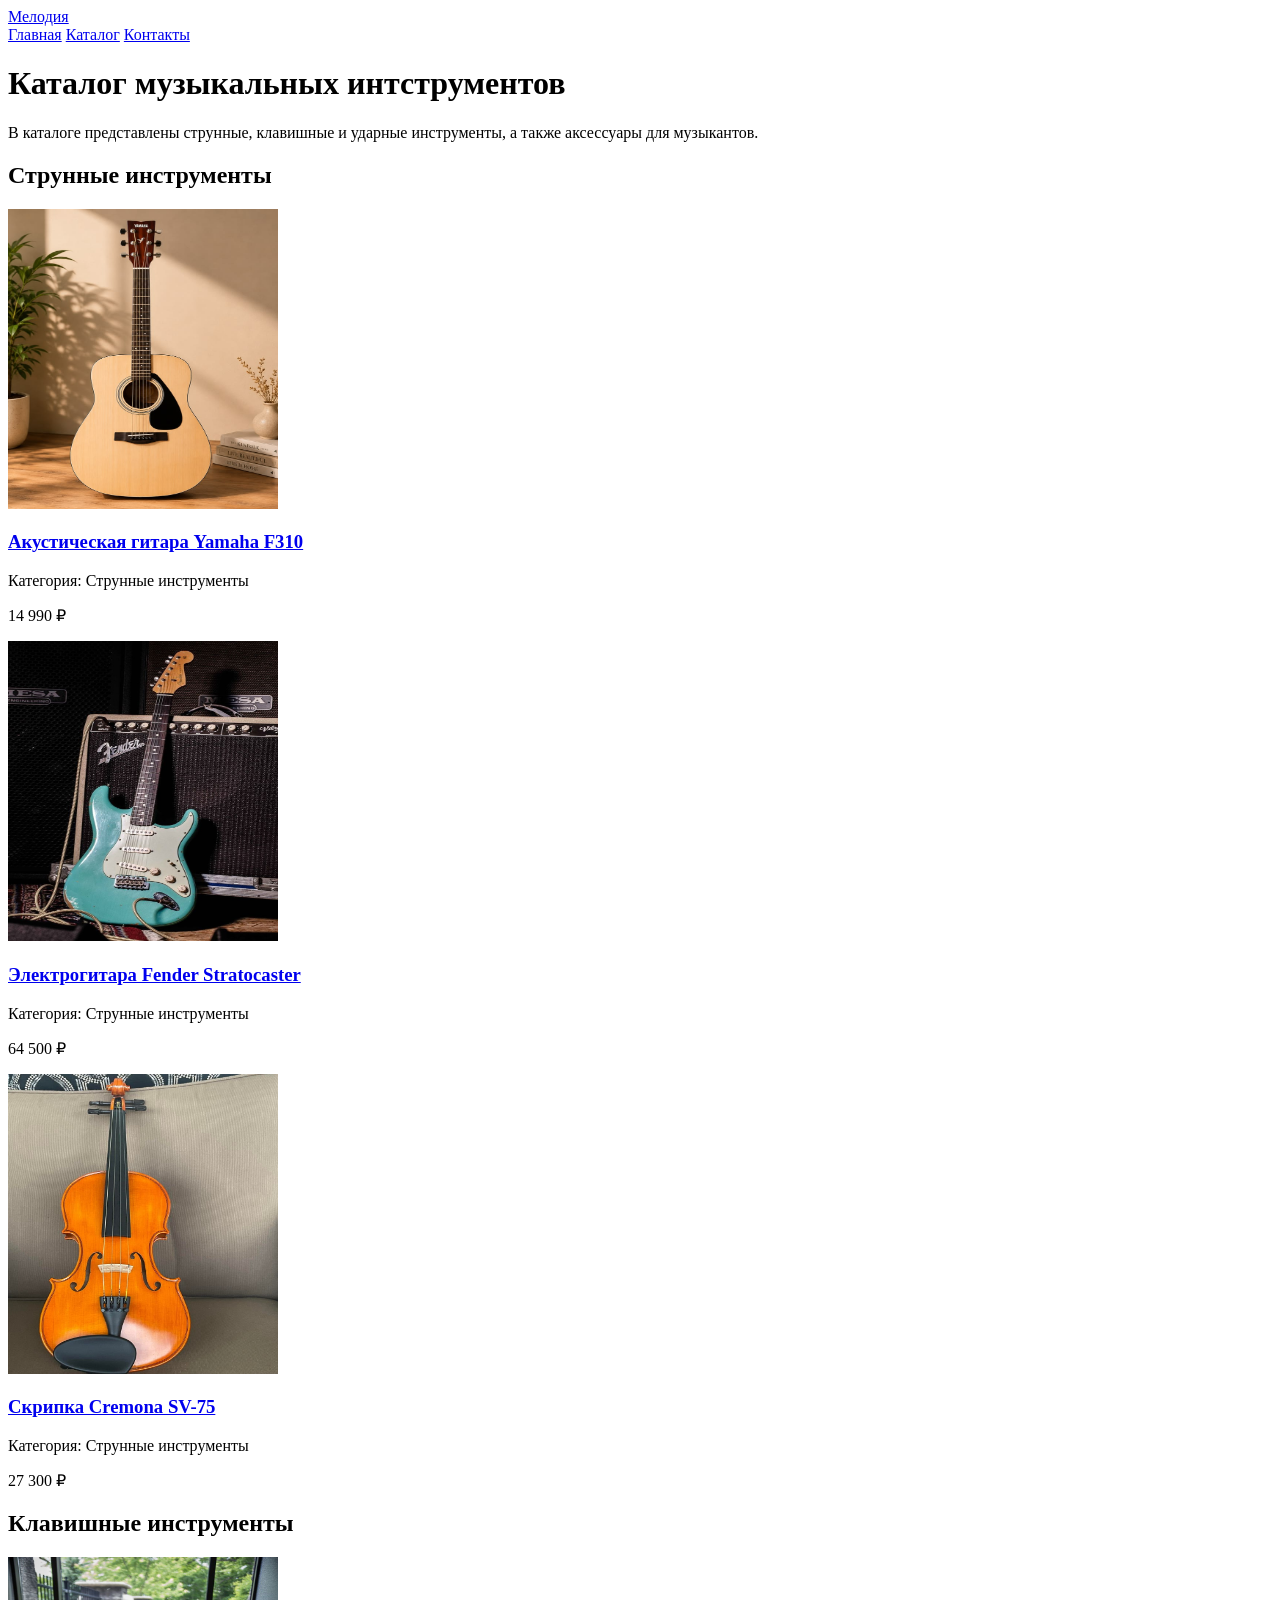
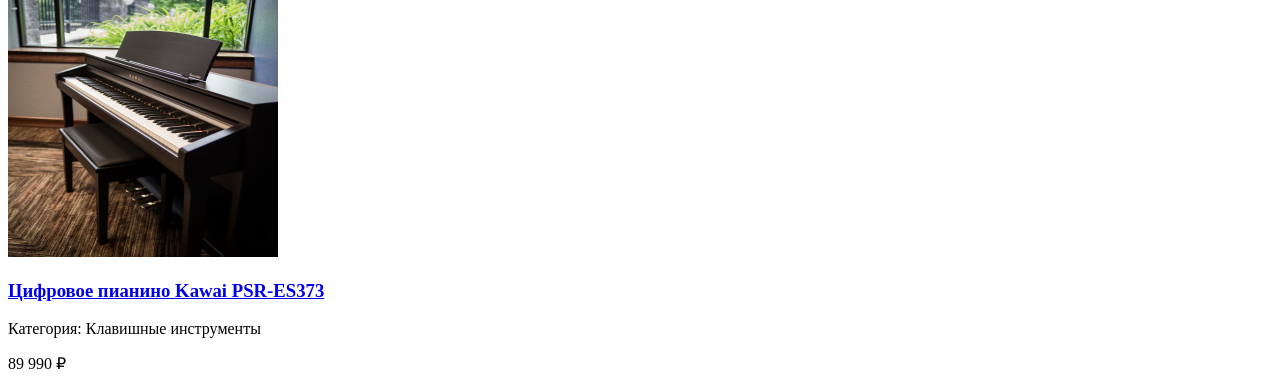
==== pages/catalog.html @ 5f559028 "Магазин музыкальных инструментов" ====
<!doctype html>
<html lang="ru">
  <head>
    <meta charset="UTF-8" />
    <meta name="viewport" content="width=device-width, initial-scale=1.0" />
    <title>Каталог — Мелодия</title>
  </head>

  <body>
    <header class="site-header">
      <a href="../index.html" class="site-header__logo">Мелодия</a>

      <nav class="site-header__nav" aria-label="Основная навигация">
        <a href="../index.html">Главная</a>
        <a href="catalog.html" aria-current="page">Каталог</a>
        <a href="../index.html#site-footer">Контакты</a>
      </nav>
    </header>
    <main>
      <h1>Каталог музыкальных интструментов</h1>

      <p>
        В каталоге представлены струнные, клавишные и ударные инструменты, а
        также аксессуары для музыкантов.
      </p>
      <section class="catalog" id="string" aria-labelledby="string-heading">
        <h2 id="string-heading">Струнные инструменты</h2>

        <article class="card">
          <img src="../img/yamaha310.jpg" alt="Акустическая гитара Yamaha F310"
            width="270"
            height="300">
            <h3><a href="product.html?id=1">Акустическая гитара Yamaha F310</a></h3>
            <p class="card__category">Категория: Струнные инструменты</p>
                <p class="card__price">14 990 ₽</p>

        </article>

        <article class="card">
            <img src="../img/FenderStratocaster.jpg" alt="Электрогитара "Fender Stratocaster" width="270" height="300">
            <h3><a href="product.html?id=2">Электрогитара Fender Stratocaster</a></h3>
            <p class="card__category">Категория: Струнные инструменты</p>
                <p class="card__price">64 500 ₽</p>
        </article>
        <article class="card">
            <img src="../img/CremonaSV-75.jpg" alt="Скрипка Cremona SV-75" width="270" height="300">
            <h3><a href="product.html?id=2">Скрипка Cremona SV-75</a></h3>
            <p class="card__category">Категория: Струнные инструменты</p>
                <p class="card__price">27 300 ₽</p>
        </article>
      </section>
      <section class="catalog" id="keys" aria-labelledby="keys-heading">
        <h2 id="keys-heading">Клавишные инструменты</h2>

        <article class="card">
          <img src="../img/KawaiES120.jpg" alt="Цифровое пианино Kawai PSR-ES373" width="270" height="300">
          <h3><a href="product.html?id=4">Цифровое пианино Kawai PSR-ES373</a></h3>
          <p class="card__category"> Категория: Клавишные инструменты</p>
          <p class="card__price">89 990 ₽</p>
        </article>
      </section>
    </main>
  </body>
</html>
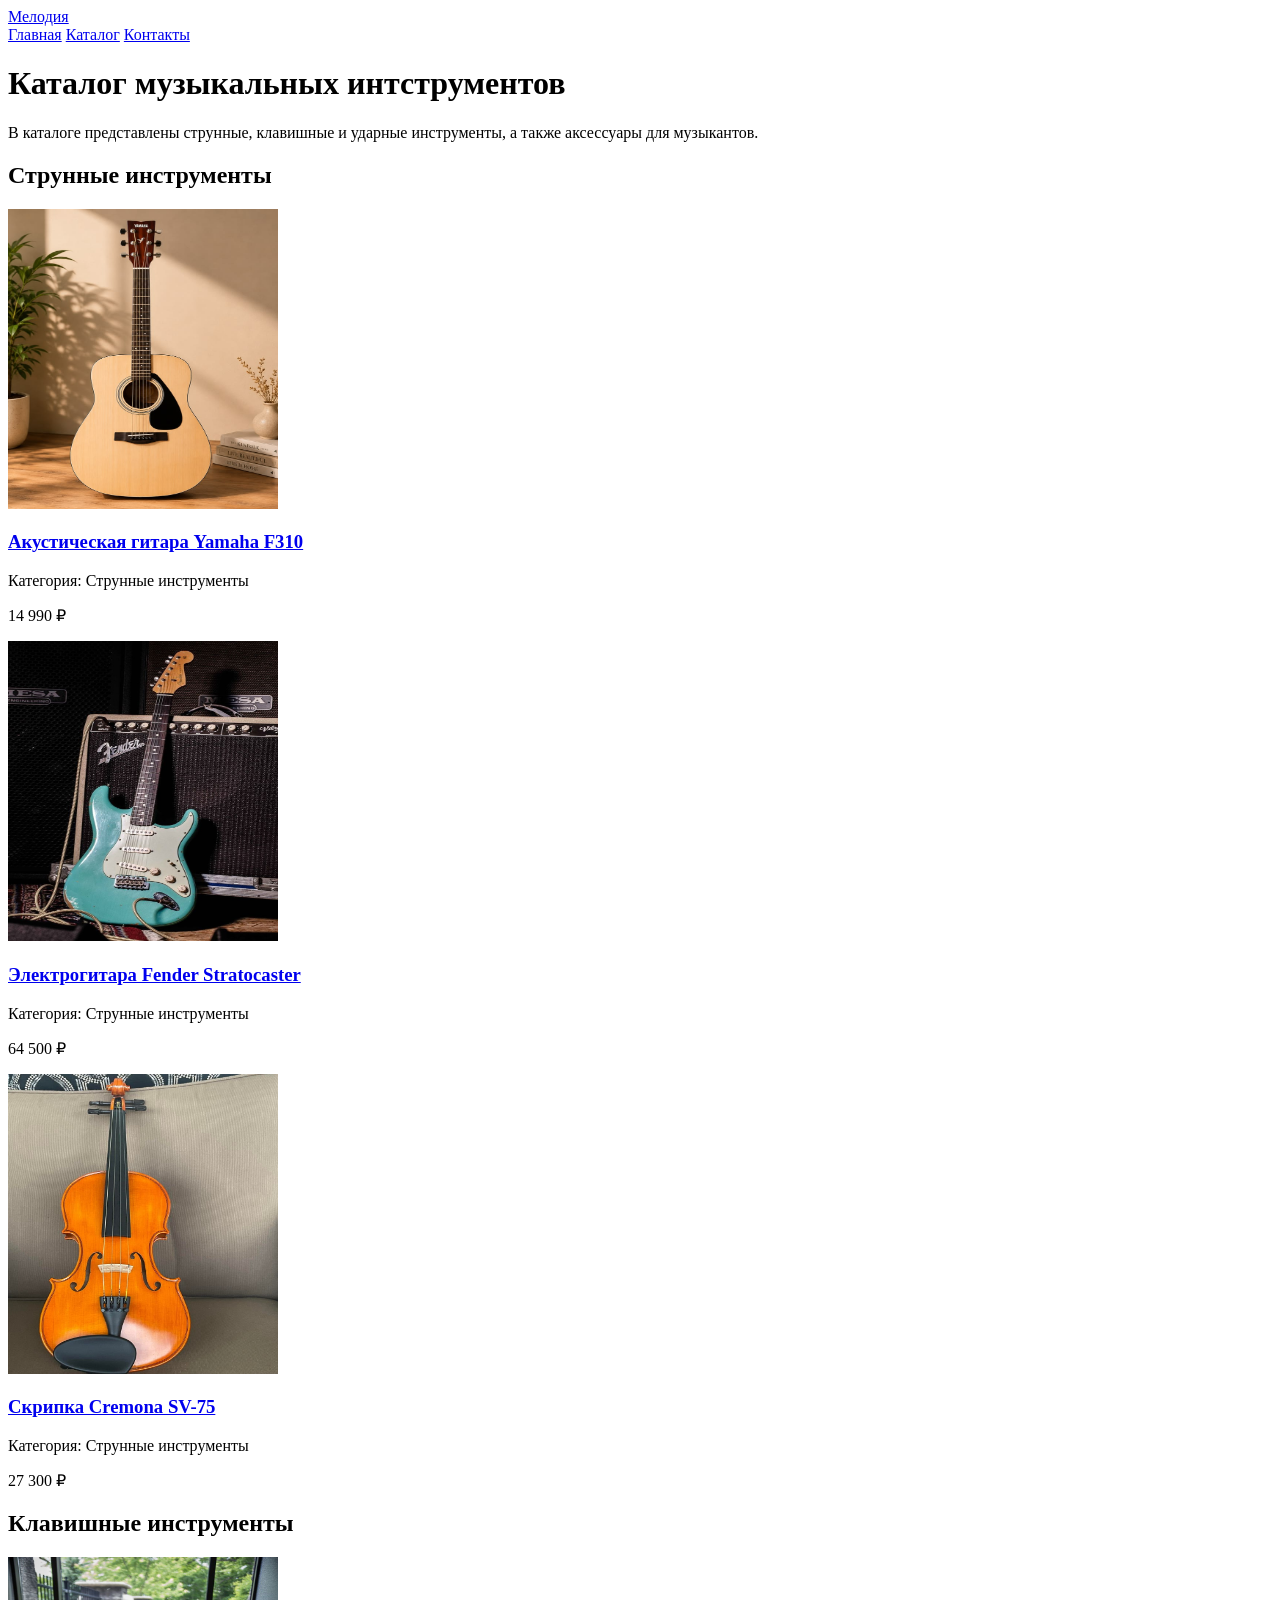
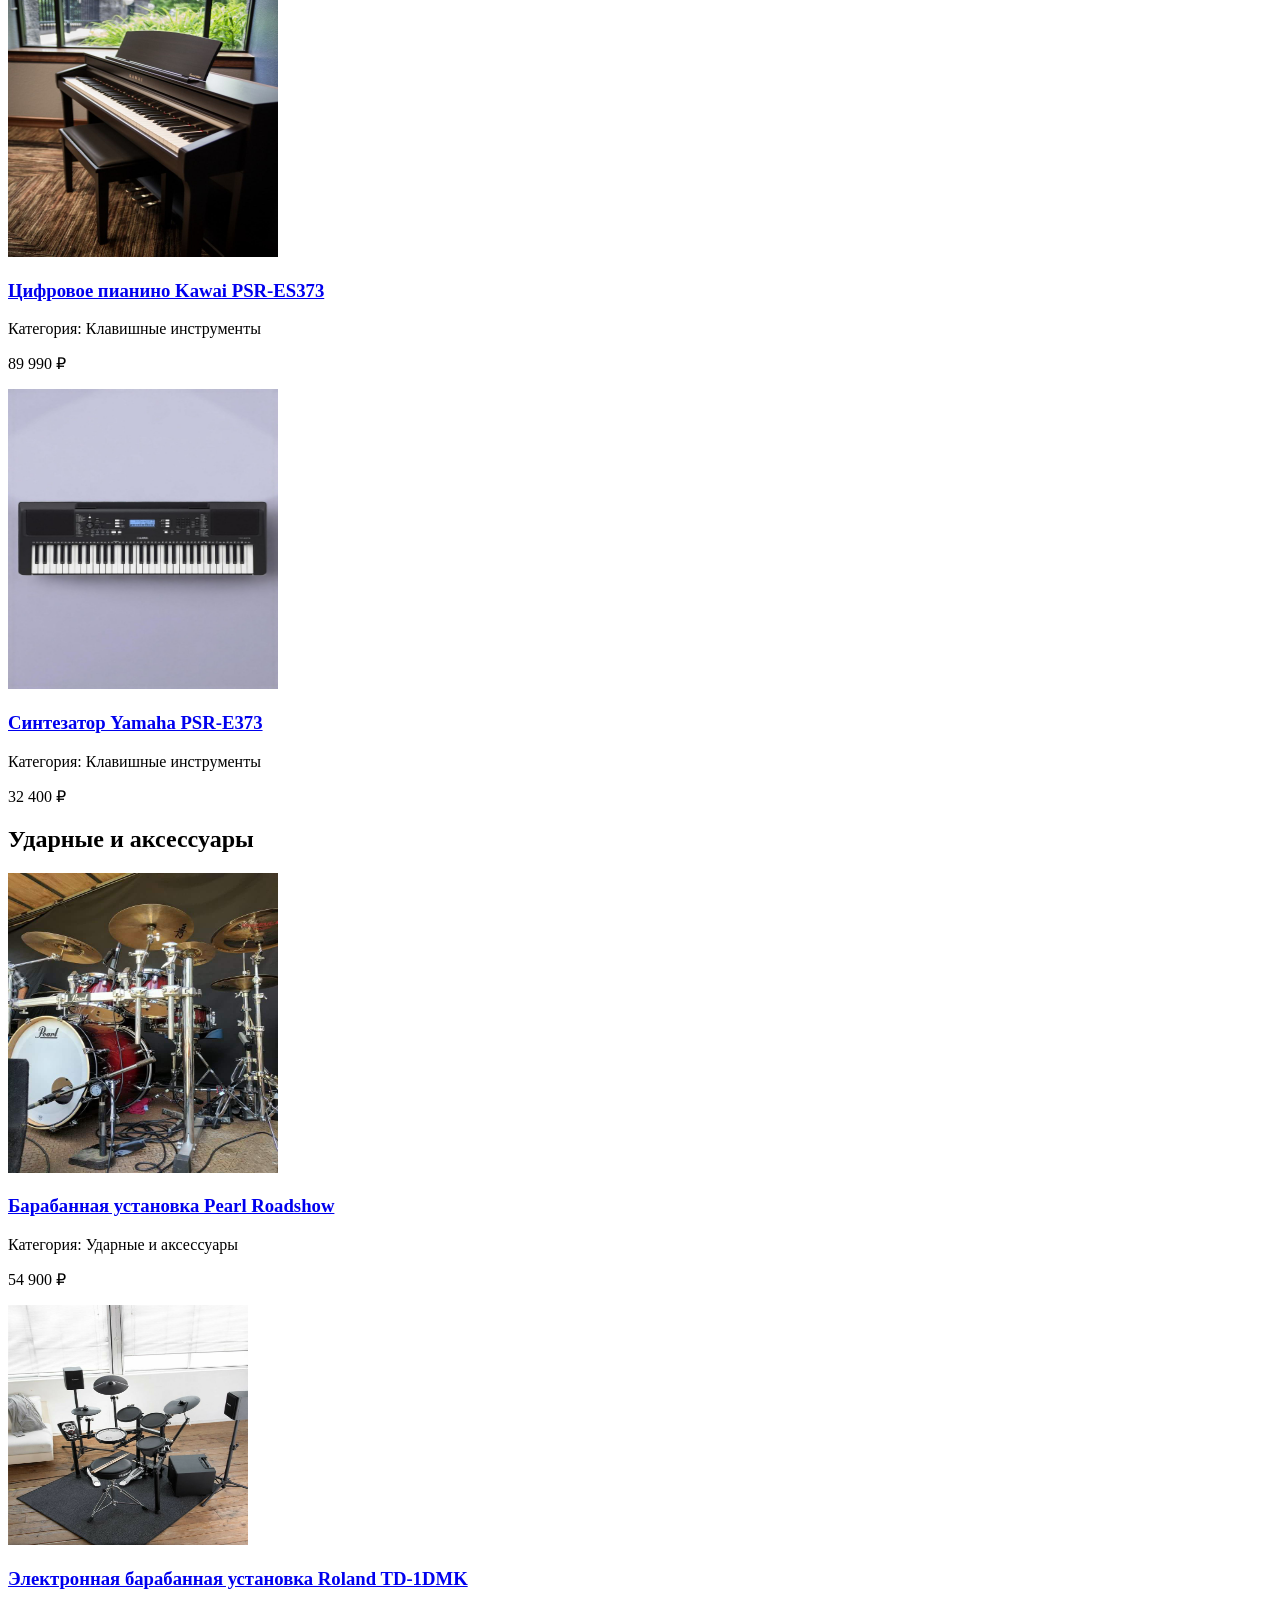
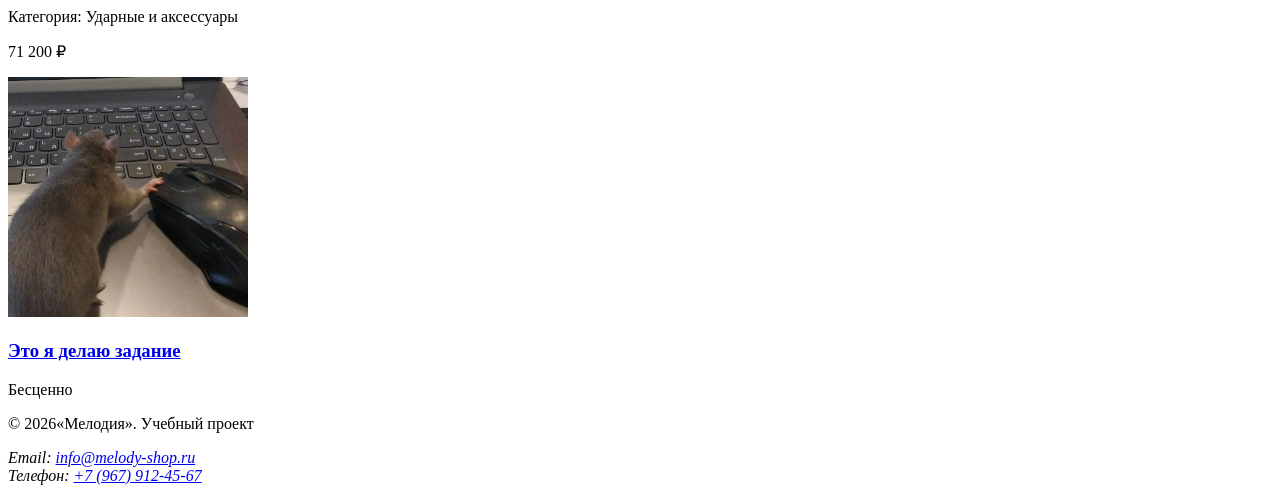
==== commit 76ad13aa: "Каталог" ====
--- a/pages/catalog.html
+++ b/pages/catalog.html
@@ -44,7 +44,7 @@
         </article>
         <article class="card">
             <img src="../img/CremonaSV-75.jpg" alt="Скрипка Cremona SV-75" width="270" height="300">
-            <h3><a href="product.html?id=2">Скрипка Cremona SV-75</a></h3>
+            <h3><a href="product.html?id=3">Скрипка Cremona SV-75</a></h3>
             <p class="card__category">Категория: Струнные инструменты</p>
                 <p class="card__price">27 300 ₽</p>
         </article>
@@ -58,7 +58,40 @@
           <p class="card__category"> Категория: Клавишные инструменты</p>
           <p class="card__price">89 990 ₽</p>
         </article>
+        <article class="card">
+          <img src="../img/YamahaPSR-E373.jpg" alt="Синтезатор Yamaha PSR-E373" width="270" height="300">
+          <h3><a href="product.html?id=5">Синтезатор Yamaha PSR-E373</a></h3>
+          <p class="card__category"> Категория: Клавишные инструменты</p>
+          <p class="card__price">32 400 ₽</p>
+        </article>
+      </section>
+      <section class="catalog" id="drums" aria-labelledby="drums-heading">
+        <h2 id="drums-heading">Ударные и аксессуары</h2>
+        <article class="card">
+          <img src="../img/PearlRoadshow.jpg" alt="Барабанная установка Pearl Roadshow" width="270" height="300">
+          <h3><a href="product.html?id=6">Барабанная установка Pearl Roadshow</a></h3>
+          <p class="card__category">Категория: Ударные и аксессуары</p>
+          <p class="card__price">54 900 ₽</p>
+        </article>
+        <article class="card">
+                <img src="../img/RolandTD-1DMK.jpg" alt="Электронная барабанная установка Roland TD-1DMK" width="240" height="240">
+                <h3><a href="product.html?id=7">Электронная барабанная установка Roland TD-1DMK</a></h3>
+                <p class="card__category">Категория: Ударные и аксессуары</p>
+                <p class="card__price">71 200 ₽</p>
+            </article>
+            <article class="card">
+                <img src="../img/me.jpg" alt="Это я делаю задание" width="240" height="240">
+                <h3><a href="product.html?id=8">Это я делаю задание</a></h3>
+                <p class="card__price">Бесценно</p>
+            </article>
       </section>
     </main>
+    <footer class="site-footer" id="site-footer">
+      <p>&copy; <time datetime="2026">2026</time>«Мелодия». Учебный проект</p>
+      <address>
+        Email: <a href="mailto:info@melody-shop.ru">info@melody-shop.ru</a><br>
+        Телефон: <a href="tel:+796791234567">+7 (967) 912-45-67</a>
+      </address>
+    </footer>
   </body>
 </html>
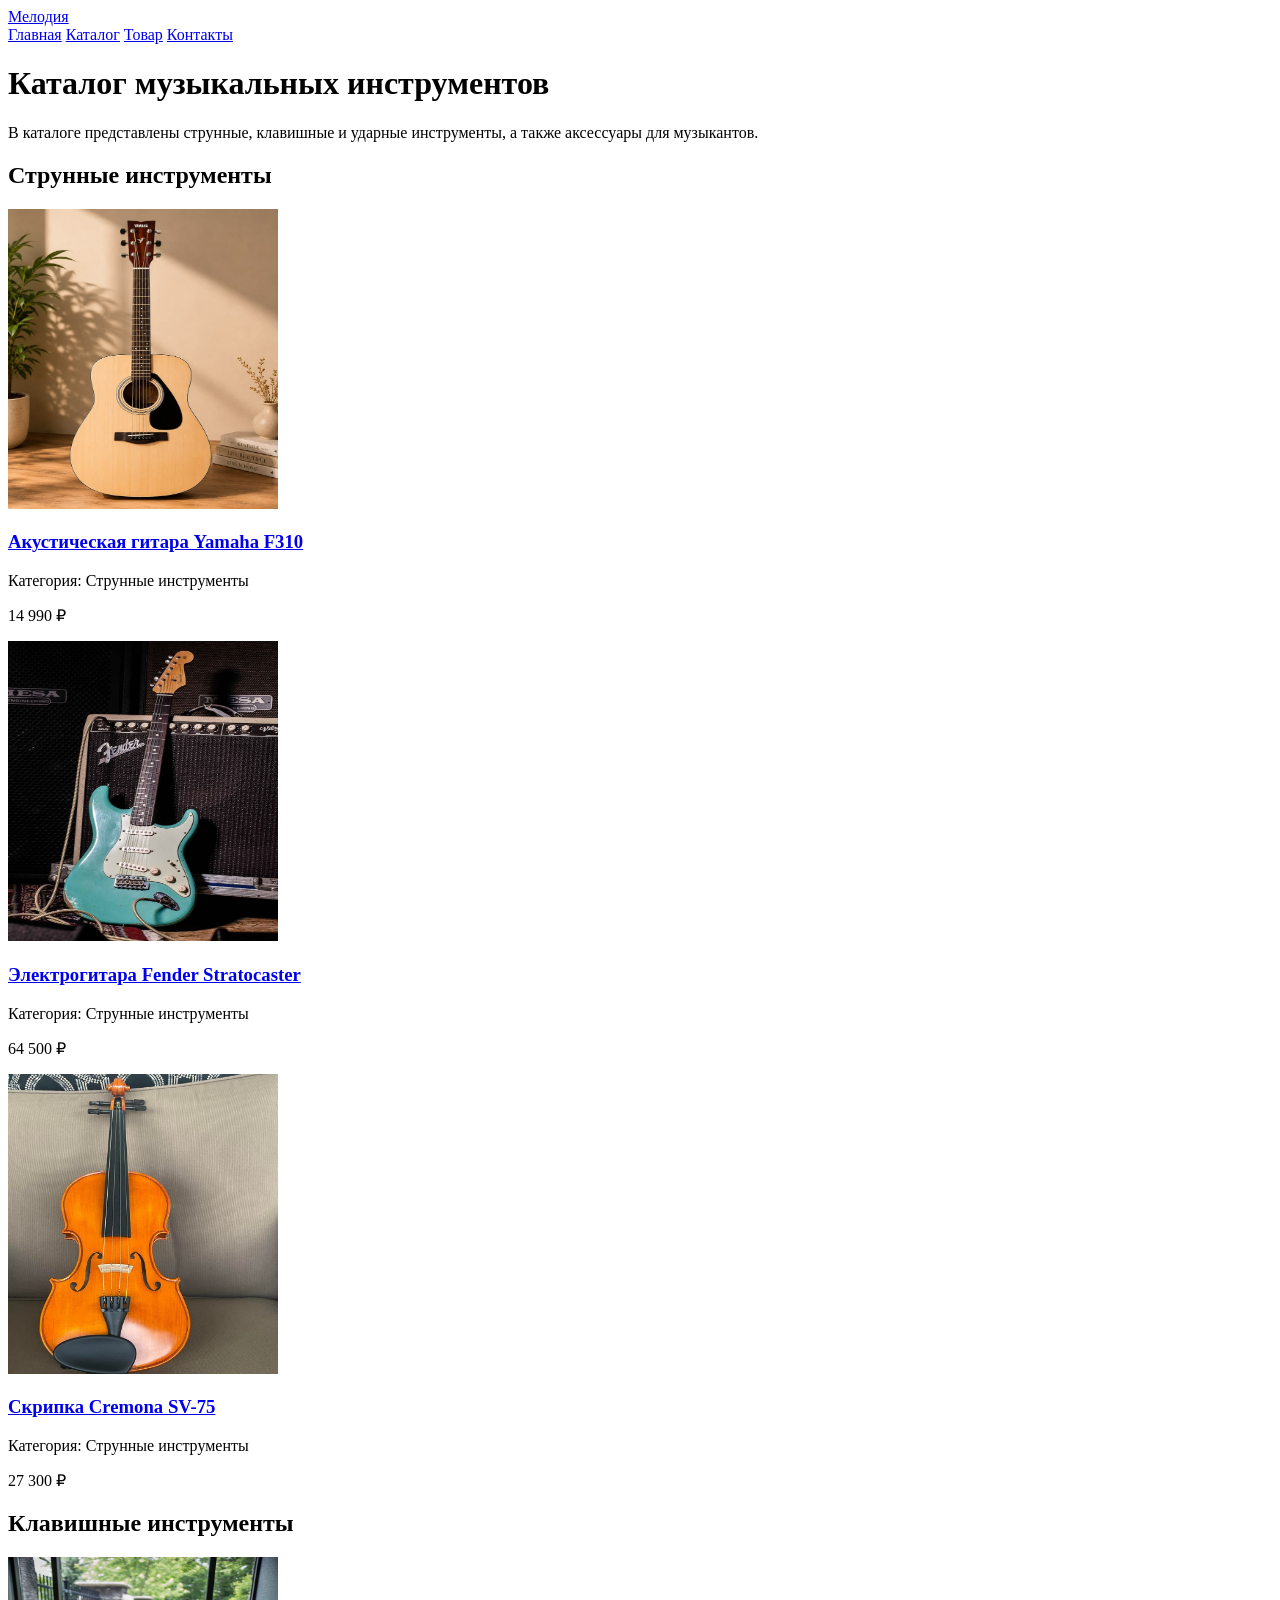
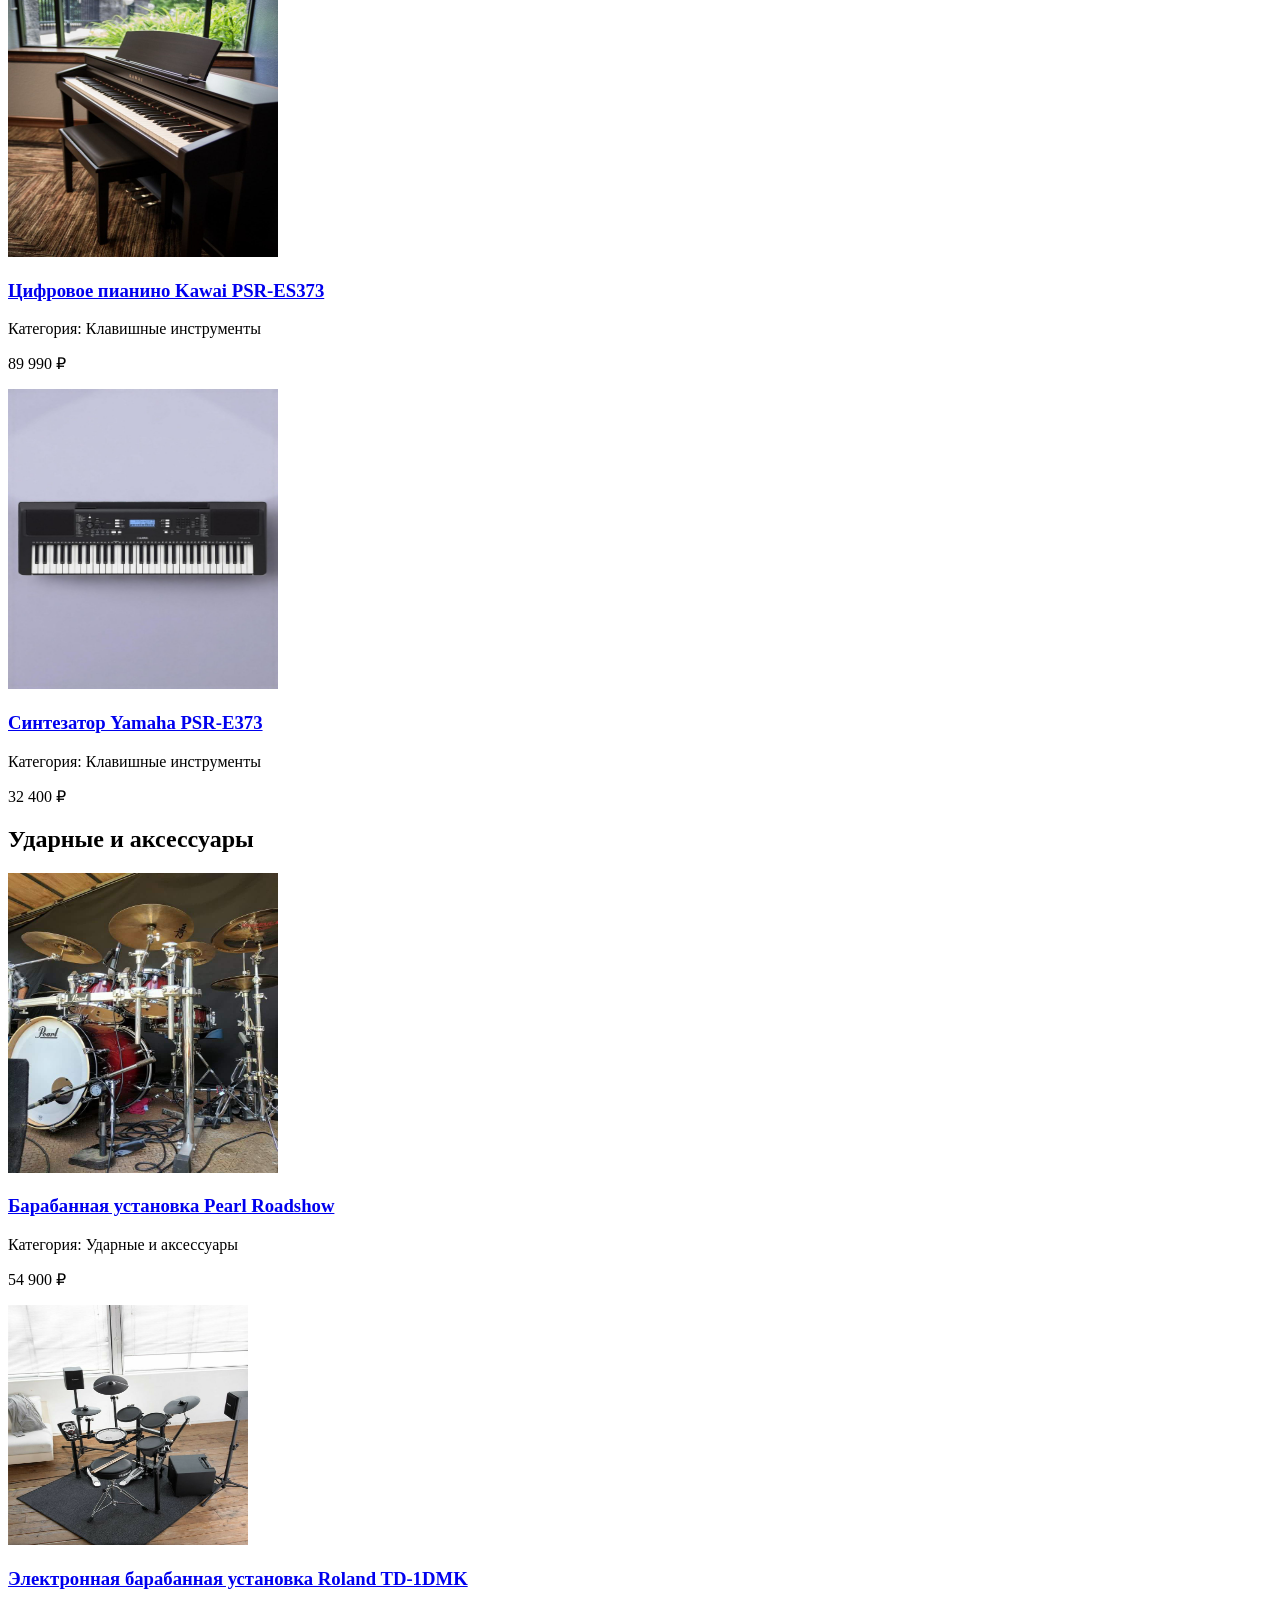
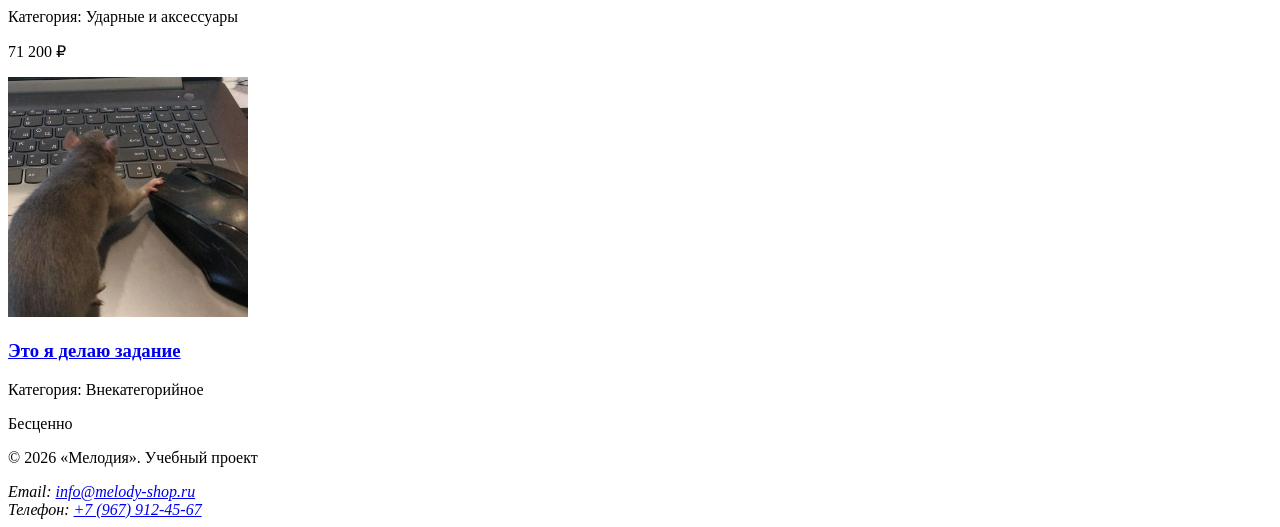
==== commit 5b3eb39d: "Исправила ошибку" ====
--- a/pages/catalog.html
+++ b/pages/catalog.html
@@ -1,11 +1,10 @@
 <!doctype html>
 <html lang="ru">
   <head>
-    <meta charset="UTF-8" />
-    <meta name="viewport" content="width=device-width, initial-scale=1.0" />
-    <title>Каталог — Мелодия</title>
+    <meta charset="UTF-8">
+    <meta name="viewport" content="width=device-width, initial-scale=1.0">
+    <title>Каталог музыкальных инструментов</title>
   </head>
-
   <body>
     <header class="site-header">
       <a href="../index.html" class="site-header__logo">Мелодия</a>
@@ -13,11 +12,12 @@
       <nav class="site-header__nav" aria-label="Основная навигация">
         <a href="../index.html">Главная</a>
         <a href="catalog.html" aria-current="page">Каталог</a>
+        <a href="product.html">Товар</a>
         <a href="../index.html#site-footer">Контакты</a>
       </nav>
     </header>
     <main>
-      <h1>Каталог музыкальных интструментов</h1>
+      <h1>Каталог музыкальных инструментов</h1>
 
       <p>
         В каталоге представлены струнные, клавишные и ударные инструменты, а
@@ -27,70 +27,120 @@
         <h2 id="string-heading">Струнные инструменты</h2>
 
         <article class="card">
-          <img src="../img/yamaha310.jpg" alt="Акустическая гитара Yamaha F310"
+          <img
+            src="../img/yamaha310.jpg"
+            alt="Акустическая гитара Yamaha F310"
             width="270"
-            height="300">
-            <h3><a href="product.html?id=1">Акустическая гитара Yamaha F310</a></h3>
-            <p class="card__category">Категория: Струнные инструменты</p>
-                <p class="card__price">14 990 ₽</p>
-
+            height="300"
+          >
+          <h3>
+            <a href="product.html?id=1">Акустическая гитара Yamaha F310</a>
+          </h3>
+          <p class="card__category">Категория: Струнные инструменты</p>
+          <p class="card__price">14 990 ₽</p>
         </article>
 
         <article class="card">
-            <img src="../img/FenderStratocaster.jpg" alt="Электрогитара "Fender Stratocaster" width="270" height="300">
-            <h3><a href="product.html?id=2">Электрогитара Fender Stratocaster</a></h3>
-            <p class="card__category">Категория: Струнные инструменты</p>
-                <p class="card__price">64 500 ₽</p>
+          <img
+            src="../img/FenderStratocaster.jpg"
+            alt="Электрогитара 'Fender Stratocaster'"
+            width="270"
+            height="300"
+          >
+          <h3>
+            <a href="product.html?id=2">Электрогитара Fender Stratocaster</a>
+          </h3>
+          <p class="card__category">Категория: Струнные инструменты</p>
+          <p class="card__price">64 500 ₽</p>
         </article>
         <article class="card">
-            <img src="../img/CremonaSV-75.jpg" alt="Скрипка Cremona SV-75" width="270" height="300">
-            <h3><a href="product.html?id=3">Скрипка Cremona SV-75</a></h3>
-            <p class="card__category">Категория: Струнные инструменты</p>
-                <p class="card__price">27 300 ₽</p>
+          <img
+            src="../img/CremonaSV-75.jpg"
+            alt="Скрипка Cremona SV-75"
+            width="270"
+            height="300"
+          >
+          <h3><a href="product.html?id=3">Скрипка Cremona SV-75</a></h3>
+          <p class="card__category">Категория: Струнные инструменты</p>
+          <p class="card__price">27 300 ₽</p>
         </article>
       </section>
       <section class="catalog" id="keys" aria-labelledby="keys-heading">
         <h2 id="keys-heading">Клавишные инструменты</h2>
-
         <article class="card">
-          <img src="../img/KawaiES120.jpg" alt="Цифровое пианино Kawai PSR-ES373" width="270" height="300">
-          <h3><a href="product.html?id=4">Цифровое пианино Kawai PSR-ES373</a></h3>
-          <p class="card__category"> Категория: Клавишные инструменты</p>
+          <img
+            src="../img/KawaiES120.jpg"
+            alt="Цифровое пианино Kawai PSR-ES373"
+            width="270"
+            height="300"
+          >
+          <h3>
+            <a href="product.html?id=4">Цифровое пианино Kawai PSR-ES373</a>
+          </h3>
+          <p class="card__category">Категория: Клавишные инструменты</p>
           <p class="card__price">89 990 ₽</p>
         </article>
         <article class="card">
-          <img src="../img/YamahaPSR-E373.jpg" alt="Синтезатор Yamaha PSR-E373" width="270" height="300">
+          <img
+            src="../img/YamahaPSR-E373.jpg"
+            alt="Синтезатор Yamaha PSR-E373"
+            width="270"
+            height="300"
+          >
           <h3><a href="product.html?id=5">Синтезатор Yamaha PSR-E373</a></h3>
-          <p class="card__category"> Категория: Клавишные инструменты</p>
+          <p class="card__category">Категория: Клавишные инструменты</p>
           <p class="card__price">32 400 ₽</p>
         </article>
       </section>
       <section class="catalog" id="drums" aria-labelledby="drums-heading">
         <h2 id="drums-heading">Ударные и аксессуары</h2>
         <article class="card">
-          <img src="../img/PearlRoadshow.jpg" alt="Барабанная установка Pearl Roadshow" width="270" height="300">
-          <h3><a href="product.html?id=6">Барабанная установка Pearl Roadshow</a></h3>
+          <img
+            src="../img/PearlRoadshow.jpg"
+            alt="Барабанная установка Pearl Roadshow"
+            width="270"
+            height="300"
+          >
+          <h3>
+            <a href="product.html?id=6">Барабанная установка Pearl Roadshow</a>
+          </h3>
           <p class="card__category">Категория: Ударные и аксессуары</p>
           <p class="card__price">54 900 ₽</p>
         </article>
         <article class="card">
-                <img src="../img/RolandTD-1DMK.jpg" alt="Электронная барабанная установка Roland TD-1DMK" width="240" height="240">
-                <h3><a href="product.html?id=7">Электронная барабанная установка Roland TD-1DMK</a></h3>
-                <p class="card__category">Категория: Ударные и аксессуары</p>
-                <p class="card__price">71 200 ₽</p>
-            </article>
-            <article class="card">
-                <img src="../img/me.jpg" alt="Это я делаю задание" width="240" height="240">
-                <h3><a href="product.html?id=8">Это я делаю задание</a></h3>
-                <p class="card__price">Бесценно</p>
-            </article>
+          <img
+            src="../img/RolandTD-1DMK.jpg"
+            alt="Электронная барабанная установка Roland TD-1DMK"
+            width="240"
+            height="240"
+          >
+          <h3>
+            <a href="product.html?id=7"
+              >Электронная барабанная установка Roland TD-1DMK</a
+            >
+          </h3>
+          <p class="card__category">Категория: Ударные и аксессуары</p>
+          <p class="card__price">71 200 ₽</p>
+        </article>
+        <article class="card">
+          <img
+            src="../img/me.jpg"
+            alt="Это я делаю задание"
+            width="240"
+            height="240"
+          >
+          <h3><a href="product.html?id=8">Это я делаю задание</a></h3>
+          <p class="card__category">Категория: Внекатегорийное</p>
+          <p class="card__price">Бесценно</p>
+        </article>
       </section>
     </main>
     <footer class="site-footer" id="site-footer">
-      <p>&copy; <time datetime="2026">2026</time>«Мелодия». Учебный проект</p>
+      <p>&copy; <time datetime="2026">2026</time> «Мелодия». Учебный проект</p>
       <address>
-        Email: <a href="mailto:info@melody-shop.ru">info@melody-shop.ru</a><br>
-        Телефон: <a href="tel:+796791234567">+7 (967) 912-45-67</a>
+        Email: <a href="mailto:info@melody-shop.ru">info@melody-shop.ru</a
+        ><br>
+        Телефон: <a href="tel:+79679124567">+7 (967) 912-45-67</a>
       </address>
     </footer>
   </body>
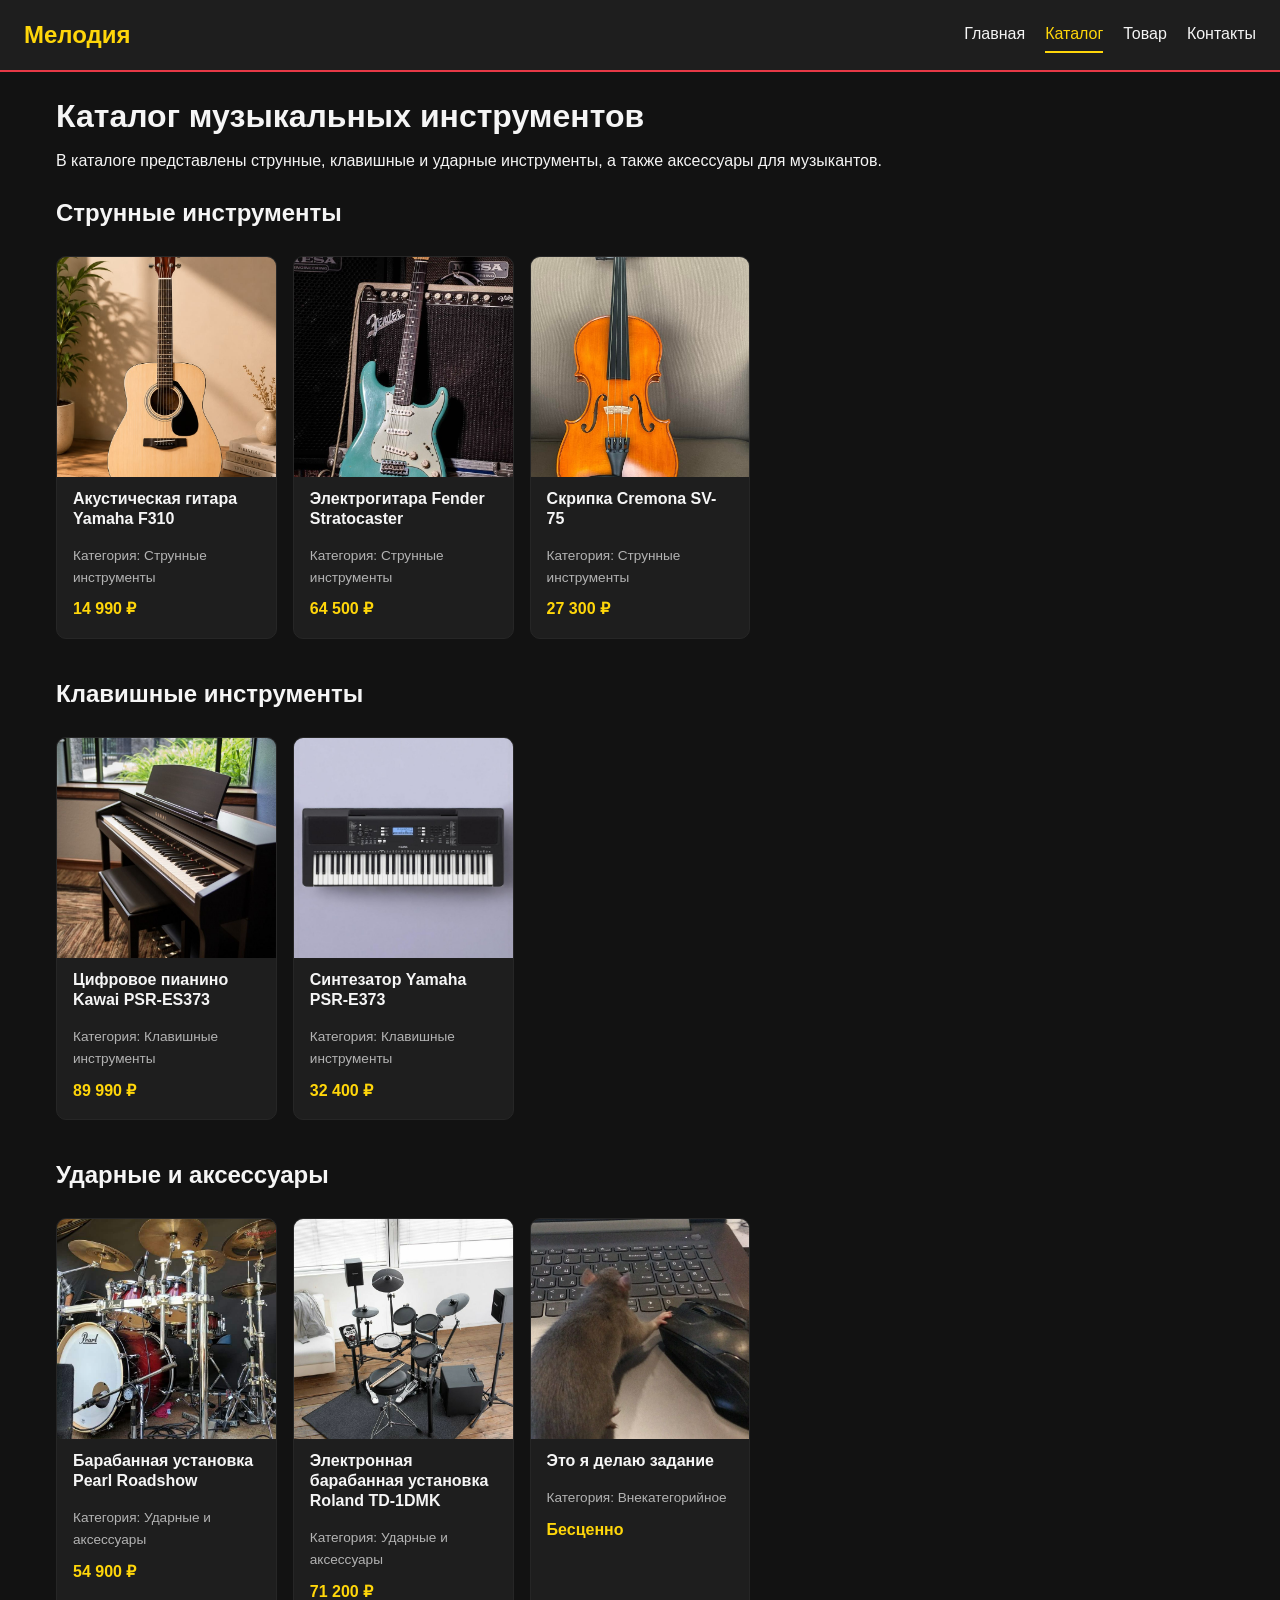
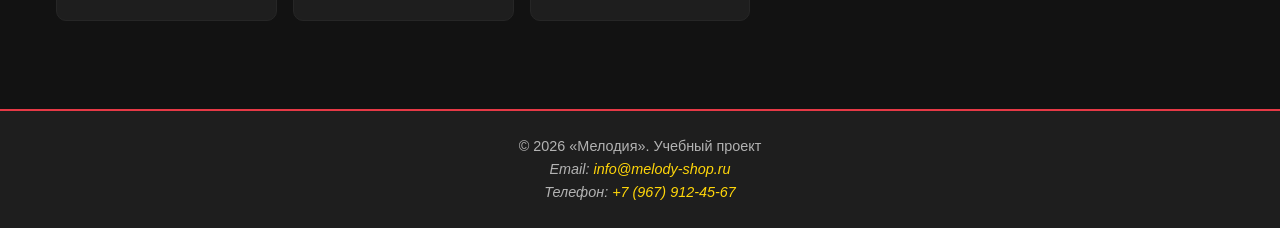
==== commit ff78e96d: "Добавление CSS" ====
--- a/pages/catalog.html
+++ b/pages/catalog.html
@@ -4,6 +4,7 @@
     <meta charset="UTF-8">
     <meta name="viewport" content="width=device-width, initial-scale=1.0">
     <title>Каталог музыкальных инструментов</title>
+    <link rel="stylesheet" href="../css/styles.css">
   </head>
   <body>
     <header class="site-header">
--- a/css/styles.css
+++ b/css/styles.css
@@ -0,0 +1,369 @@
+*,
+*::before,
+*::after {
+  box-sizing: border-box;
+  margin: 0;
+  padding: 0;
+}
+:root {
+  --color-bg: #121212;
+  --color-surface: #1e1e1e;
+  --color-surface-alt: #262626;
+  --color-text: #f5f5f5;
+  --color-text-muted: #b3b3b3;
+  --color-primary: #e63946;
+  --color-primary-dark: #b3202c;
+  --color-accent: #ffd60a;
+  --radius: 10px;
+  --gap: 1rem;
+  --max-width: 1200px;
+  font-family: "Segoe UI", Arial, sans-serif;
+}
+html {
+  scroll-behavior: smooth;
+}
+body {
+  background: var(--color-bg);
+  color: var(--color-text);
+  line-height: 1.6;
+  font-size: 1rem;
+}
+main {
+  max-width: var(--max-width);
+  margin: 0 auto;
+  padding: 1.5rem 1rem 3rem;
+}
+h1,
+h2,
+h3 {
+  line-height: 1.25;
+  margin-bottom: 0.75rem;
+}
+a {
+  color: var(--color-accent);
+}
+img {
+  max-width: 100%;
+  display: block;
+}
+.site-header {
+  display: flex;
+  align-items: center;
+  justify-content: space-between;
+  flex-wrap: wrap;
+  gap: var(--gap);
+  padding: 1rem 1.5rem;
+  background: var(--color-surface);
+  border-bottom: 2px solid var(--color-primary);
+  position: sticky;
+  top: 0;
+  z-index: 10;
+}
+.site-header__logo {
+  font-size: 1.5rem;
+  font-weight: 700;
+  color: var(--color-accent);
+  text-decoration: none;
+}
+.site-header__nav {
+  display: none;
+  gap: 1.25rem;
+}
+.site-header__nav a {
+  color: var(--color-text);
+  text-decoration: none;
+  padding: 0.25rem 0;
+  border-bottom: 2px solid transparent;
+  transition:
+    border-color 0.2s ease,
+    color 0.2s ease;
+}
+.site-header__nav a:hover,
+.site-header__nav a[aria-current="page"] {
+  color: var(--color-accent);
+  border-color: var(--color-accent);
+}
+@media (min-width: 600px) {
+  .site-header__nav {
+    display: flex;
+  }
+}
+.hero {
+  padding: 3rem 1rem;
+  text-align: center;
+  background: linear-gradient(
+    180deg,
+    var(--color-surface) 0%,
+    var(--color-bg) 100%
+  );
+  border-radius: var(--radius);
+  margin-bottom: 2.5rem;
+}
+.hero h1 {
+  font-size: clamp(1.5rem, 4vw, 2.5rem);
+  max-width: 40rem;
+  margin: 0 auto 1rem;
+}
+.hero p {
+  color: var(--color-text-muted);
+  max-width: 34rem;
+  margin: 0 auto 0.5rem;
+}
+.button {
+  display: inline-block;
+  margin-top: 1.5rem;
+  padding: 0.75rem 1.75rem;
+  background: var(--color-primary);
+  color: #fff;
+  text-decoration: none;
+  border-radius: var(--radius);
+  font-weight: 600;
+  transition:
+    background 0.2s ease,
+    transform 0.2s ease;
+}
+.button:hover {
+  background: var(--color-primary-dark);
+  transform: translateY(-2px);
+}
+.categories {
+  margin-bottom: 2.5rem;
+  display: flex;
+  flex-direction: column;
+  gap: var(--gap);
+}
+.categories h2 {
+  flex-basis: 100%;
+}
+@media (min-width: 768px) {
+  .categories {
+    flex-direction: row;
+    flex-wrap: wrap;
+  }
+  .category-card {
+    flex: 1 1 calc(33.333% - var(--gap));
+  }
+}
+.category-card {
+  background: var(--color-surface);
+  border: 1px solid var(--color-surface-alt);
+  border-radius: var(--radius);
+  padding: 1.25rem;
+  transition:
+    transform 0.2s ease,
+    box-shadow 0.2s ease;
+}
+.category-card:hover {
+  transform: translateY(-4px);
+  box-shadow: 0 10px 24px rgba(0, 0, 0, 0.35);
+}
+.category-card h3 {
+  color: var(--color-accent);
+}
+.category-card p {
+  color: var(--color-text-muted);
+  margin-bottom: 0.75rem;
+}
+.category-card a {
+  font-weight: 600;
+}
+.why-us ul {
+  list-style: none;
+  display: flex;
+  flex-direction: column;
+  gap: 0.5rem;
+}
+.why-us li {
+  padding-left: 1.5rem;
+  position: relative;
+}
+.why-us li::before {
+  content: "♪";
+  position: absolute;
+  left: 0;
+  color: var(--color-accent);
+}
+.catalog {
+  display: grid;
+  grid-template-columns: repeat(auto-fill, minmax(220px, 1fr));
+  gap: var(--gap);
+  margin: 1.5rem 0 2.5rem;
+}
+.catalog h2 {
+  grid-column: 1 / -1;
+}
+.card {
+  position: relative;
+  background: var(--color-surface);
+  border: 1px solid var(--color-surface-alt);
+  border-radius: var(--radius);
+  overflow: hidden;
+  padding-bottom: 1rem;
+  transition:
+    transform 0.2s ease,
+    box-shadow 0.2s ease;
+}
+.card:hover {
+  transform: translateY(-6px);
+  box-shadow: 0 12px 28px rgba(0, 0, 0, 0.4);
+}
+.card img {
+  width: 100%;
+  height: 220px;
+  object-fit: cover;
+  border-radius: 0;
+}
+.card h3 {
+  font-size: 1rem;
+  padding: 0.75rem 1rem 0.25rem;
+}
+.card h3 a {
+  color: var(--color-text);
+  text-decoration: none;
+}
+.card h3 a:hover {
+  color: var(--color-accent);
+}
+.card__category {
+  padding: 0 1rem;
+  color: var(--color-text-muted);
+  font-size: 0.85rem;
+}
+.card__price {
+  padding: 0.5rem 1rem 0;
+  font-weight: 700;
+  color: var(--color-accent);
+}
+.card[data-brand]::before {
+  content: attr(data-brand);
+  position: absolute;
+  top: 0.6rem;
+  left: 0.6rem;
+  background: var(--color-primary);
+  color: #fff;
+  font-size: 0.7rem;
+  font-weight: 700;
+  text-transform: uppercase;
+  letter-spacing: 0.03em;
+  padding: 0.25rem 0.6rem;
+  border-radius: var(--radius);
+  z-index: 1;
+}
+.product__layout {
+  display: flex;
+  flex-direction: column;
+  gap: 2rem;
+  margin: 1.5rem 0 2rem;
+}
+.product__gallery img {
+  width: 100%;
+  border-radius: var(--radius);
+  border: 1px solid var(--color-surface-alt);
+}
+.product__gallery figcaption {
+  margin-top: 0.5rem;
+  color: var(--color-text-muted);
+  font-size: 0.85rem;
+  text-align: center;
+}
+.product__info {
+  display: flex;
+  flex-direction: column;
+  gap: 1.25rem;
+}
+.product__price {
+  font-size: 1.25rem;
+}
+.product__price strong {
+  color: var(--color-accent);
+}
+@media (min-width: 768px) {
+  .product__layout {
+    flex-direction: row;
+    align-items: flex-start;
+  }
+  .product__gallery {
+    flex: 0 0 40%;
+  }
+  .product__info {
+    flex: 1;
+  }
+}
+table {
+  width: 100%;
+  border-collapse: collapse;
+  border-radius: var(--radius);
+  overflow: hidden;
+}
+thead th {
+  background: var(--color-primary);
+  color: #fff;
+  text-align: left;
+  padding: 0.6rem 0.9rem;
+}
+tbody td {
+  padding: 0.6rem 0.9rem;
+  border-bottom: 1px solid var(--color-surface-alt);
+}
+tbody tr:nth-child(odd) {
+  background: var(--color-surface);
+}
+tbody tr:nth-child(even) {
+  background: var(--color-surface-alt);
+}
+.product__form {
+  display: flex;
+  align-items: center;
+  gap: var(--gap);
+  flex-wrap: wrap;
+}
+.product__form label {
+  color: var(--color-text-muted);
+}
+.product__form input[type="number"] {
+  width: 4.5rem;
+  padding: 0.5rem;
+  border-radius: var(--radius);
+  border: 1px solid var(--color-surface-alt);
+  background: var(--color-surface);
+  color: var(--color-text);
+}
+.product__form button {
+  padding: 0.75rem 1.75rem;
+  border: none;
+  border-radius: var(--radius);
+  background: var(--color-primary);
+  color: #fff;
+  font-weight: 600;
+  cursor: pointer;
+  transition:
+    background 0.2s ease,
+    transform 0.2s ease;
+}
+.product__form button:hover {
+  background: var(--color-primary-dark);
+  transform: translateY(-2px);
+}
+.product__related {
+  margin-top: 2rem;
+  padding-top: 1.5rem;
+  border-top: 1px solid var(--color-surface-alt);
+}
+.product__related ul {
+  list-style: none;
+  display: flex;
+  flex-direction: column;
+  gap: 0.4rem;
+}
+.site-footer {
+  background: var(--color-surface);
+  border-top: 2px solid var(--color-primary);
+  padding: 1.5rem 1rem;
+  text-align: center;
+  color: var(--color-text-muted);
+  font-size: 0.9rem;
+}
+.site-footer a {
+  color: var(--color-accent);
+  text-decoration: none;
+}
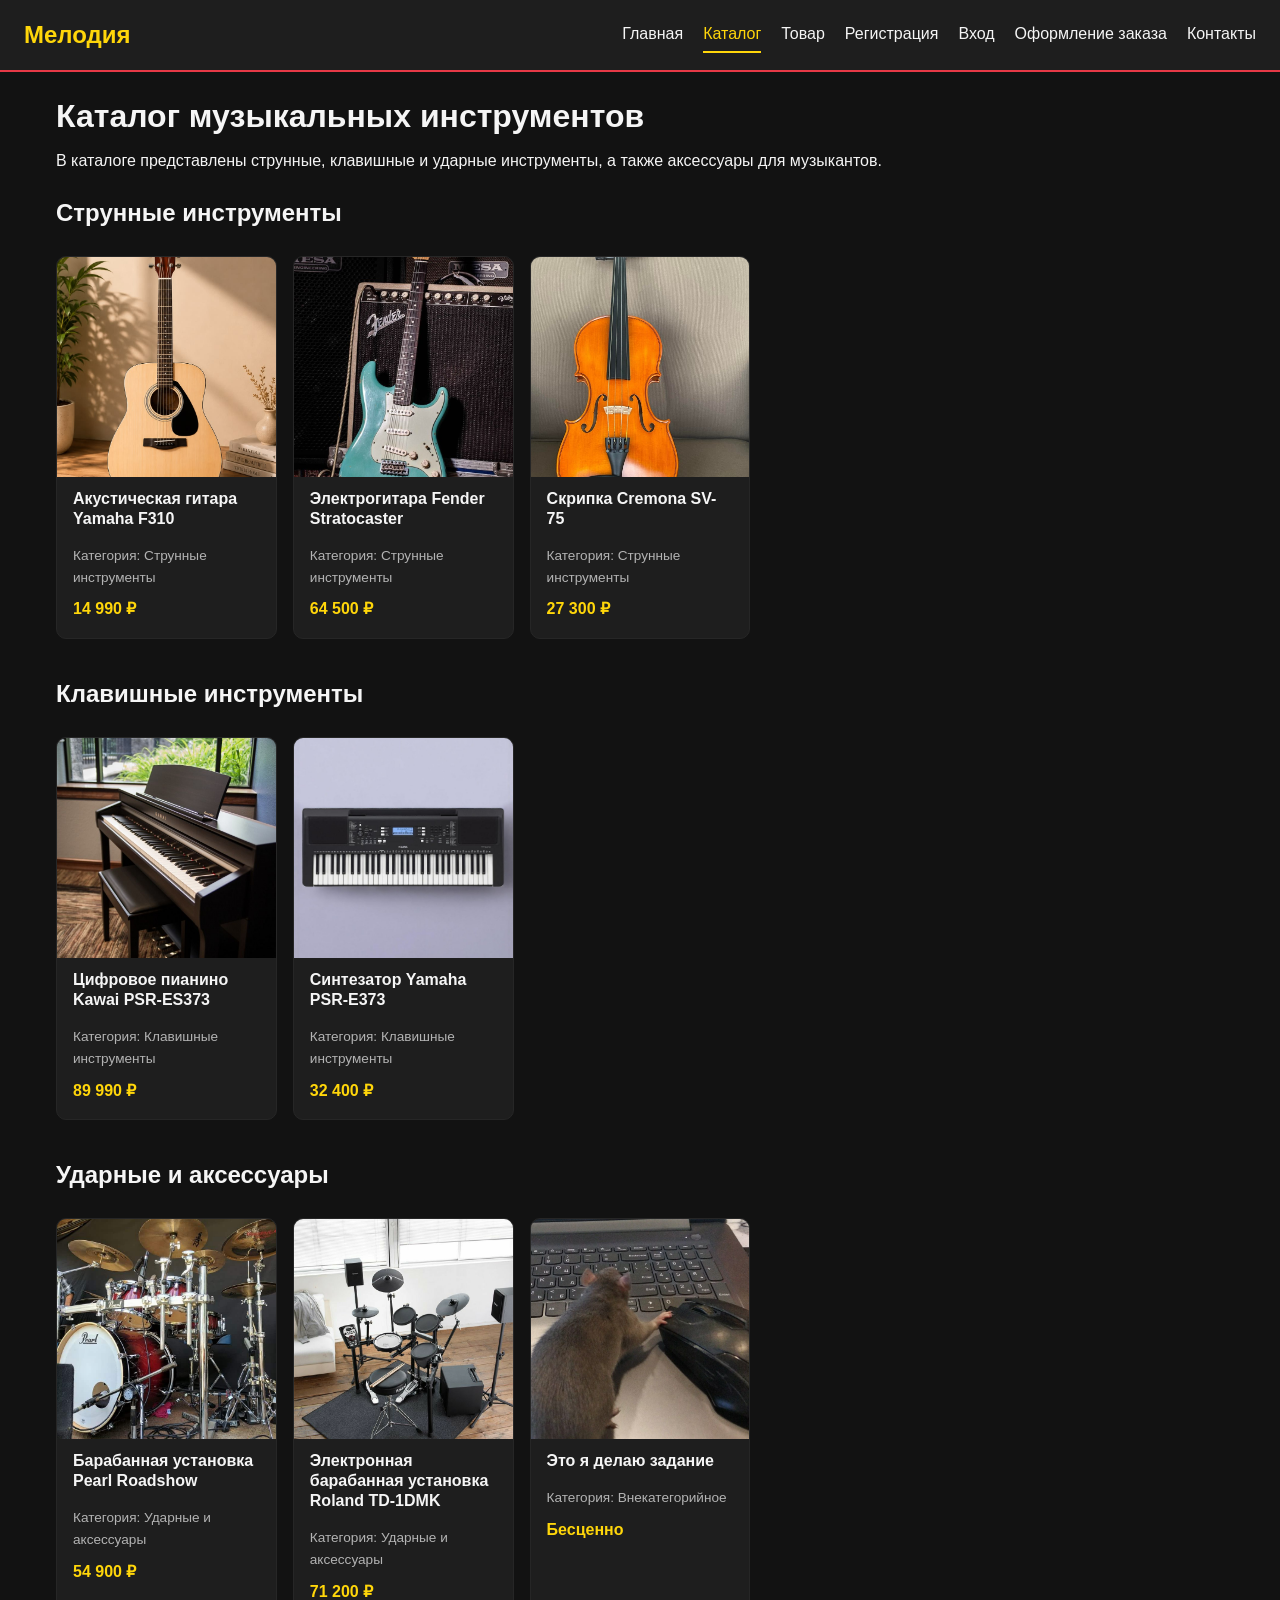
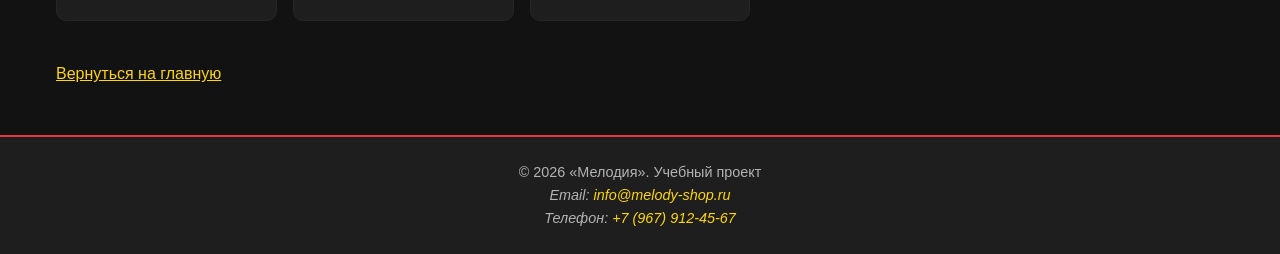
==== commit 480e79f1: "Update" ====
--- a/pages/catalog.html
+++ b/pages/catalog.html
@@ -14,6 +14,9 @@
         <a href="../index.html">Главная</a>
         <a href="catalog.html" aria-current="page">Каталог</a>
         <a href="product.html">Товар</a>
+        <a href="pages/registration.html">Регистрация</a>
+        <a href="pages/login.html">Вход</a>
+        <a href="pages/order.html">Оформление заказа</a>
         <a href="../index.html#site-footer">Контакты</a>
       </nav>
     </header>
@@ -135,6 +138,7 @@
           <p class="card__price">Бесценно</p>
         </article>
       </section>
+      <p><a href="../index.html">Вернуться на главную</a></p>
     </main>
     <footer class="site-footer" id="site-footer">
       <p>&copy; <time datetime="2026">2026</time> «Мелодия». Учебный проект</p>
--- a/css/styles.css
+++ b/css/styles.css
@@ -367,3 +367,167 @@
   color: var(--color-accent);
   text-decoration: none;
 }
+
+/* ===== Формы (ЛР3): регистрация, вход, оформление заказа ===== */
+:root {
+  --color-border: #3a3a3a;
+  --color-valid: #2fb36b;
+  --color-invalid: #ff5a5f;
+}
+
+.form-page {
+  max-width: 760px;
+}
+
+.form-page__lead {
+  color: var(--color-text-muted);
+  margin-bottom: 1.5rem;
+}
+
+.shop-form {
+  display: flex;
+  flex-direction: column;
+  gap: 1.5rem;
+  padding: 1.25rem;
+  background: var(--color-surface);
+  border: 1px solid var(--color-surface-alt);
+  border-radius: var(--radius);
+  box-shadow: 0 10px 30px rgba(0, 0, 0, 0.4);
+}
+
+.form-row {
+  display: flex;
+  flex-direction: column;
+  gap: 0.5rem;
+}
+
+.form-row label {
+  font-weight: 600;
+}
+
+.form-row input,
+.form-row select,
+.form-row textarea {
+  width: 100%;
+  padding: 0.75rem 0.875rem;
+  font: inherit;
+  color: var(--color-text);
+  background: var(--color-bg);
+  border: 1px solid var(--color-border);
+  border-radius: calc(var(--radius) - 2px);
+  transition:
+    border-color 0.2s ease,
+    box-shadow 0.2s ease;
+}
+
+.form-row textarea {
+  resize: vertical;
+}
+
+.form-row input::placeholder,
+.form-row textarea::placeholder {
+  color: var(--color-text-muted);
+  opacity: 0.7;
+}
+
+/* Состояния :valid / :invalid (поля с placeholder) */
+.shop-form input:invalid:not(:placeholder-shown) {
+  border-color: var(--color-invalid);
+}
+
+.shop-form input:valid:not(:placeholder-shown) {
+  border-color: var(--color-valid);
+}
+
+/* Поля без placeholder (select, date): показываем состояние после взаимодействия */
+.shop-form select:user-invalid,
+.shop-form input[type="date"]:user-invalid {
+  border-color: var(--color-invalid);
+}
+
+.shop-form select:user-valid,
+.shop-form input[type="date"]:user-valid {
+  border-color: var(--color-valid);
+}
+
+/* Состояние :focus */
+.form-row input:focus,
+.form-row select:focus,
+.form-row textarea:focus {
+  border-color: var(--color-accent);
+  box-shadow: 0 0 0 3px rgba(255, 214, 10, 0.2);
+}
+
+.form-row input:focus-visible,
+.form-row select:focus-visible,
+.form-row textarea:focus-visible,
+.checkbox-row input:focus-visible,
+.radio-row input:focus-visible {
+  outline: 3px solid rgba(255, 214, 10, 0.45);
+  outline-offset: 2px;
+}
+
+fieldset {
+  display: flex;
+  flex-direction: column;
+  gap: 1rem;
+  margin: 0;
+  padding: 1.25rem;
+  border: 1px solid var(--color-border);
+  border-radius: calc(var(--radius) - 2px);
+}
+
+legend {
+  padding: 0 0.5rem;
+  font-weight: 700;
+  color: var(--color-accent);
+}
+
+.radio-row,
+.checkbox-row {
+  display: flex;
+  align-items: flex-start;
+  gap: 0.625rem;
+  cursor: pointer;
+}
+
+.radio-row input,
+.checkbox-row input {
+  width: auto;
+  margin-top: 0.35rem;
+  accent-color: var(--color-primary);
+}
+
+.shop-form .button {
+  width: 100%;
+  margin-top: 0;
+  border: 0;
+  font: inherit;
+  font-weight: 600;
+  cursor: pointer;
+}
+
+.shop-form .button:active {
+  transform: translateY(0);
+}
+
+.shop-form .button:focus-visible {
+  outline: 3px solid rgba(255, 214, 10, 0.6);
+  outline-offset: 3px;
+}
+
+.form-note {
+  color: var(--color-text-muted);
+  font-size: 0.95rem;
+}
+
+@media (min-width: 600px) {
+  .shop-form {
+    padding: 1.875rem;
+  }
+
+  .shop-form .button {
+    width: auto;
+    align-self: flex-start;
+  }
+}
